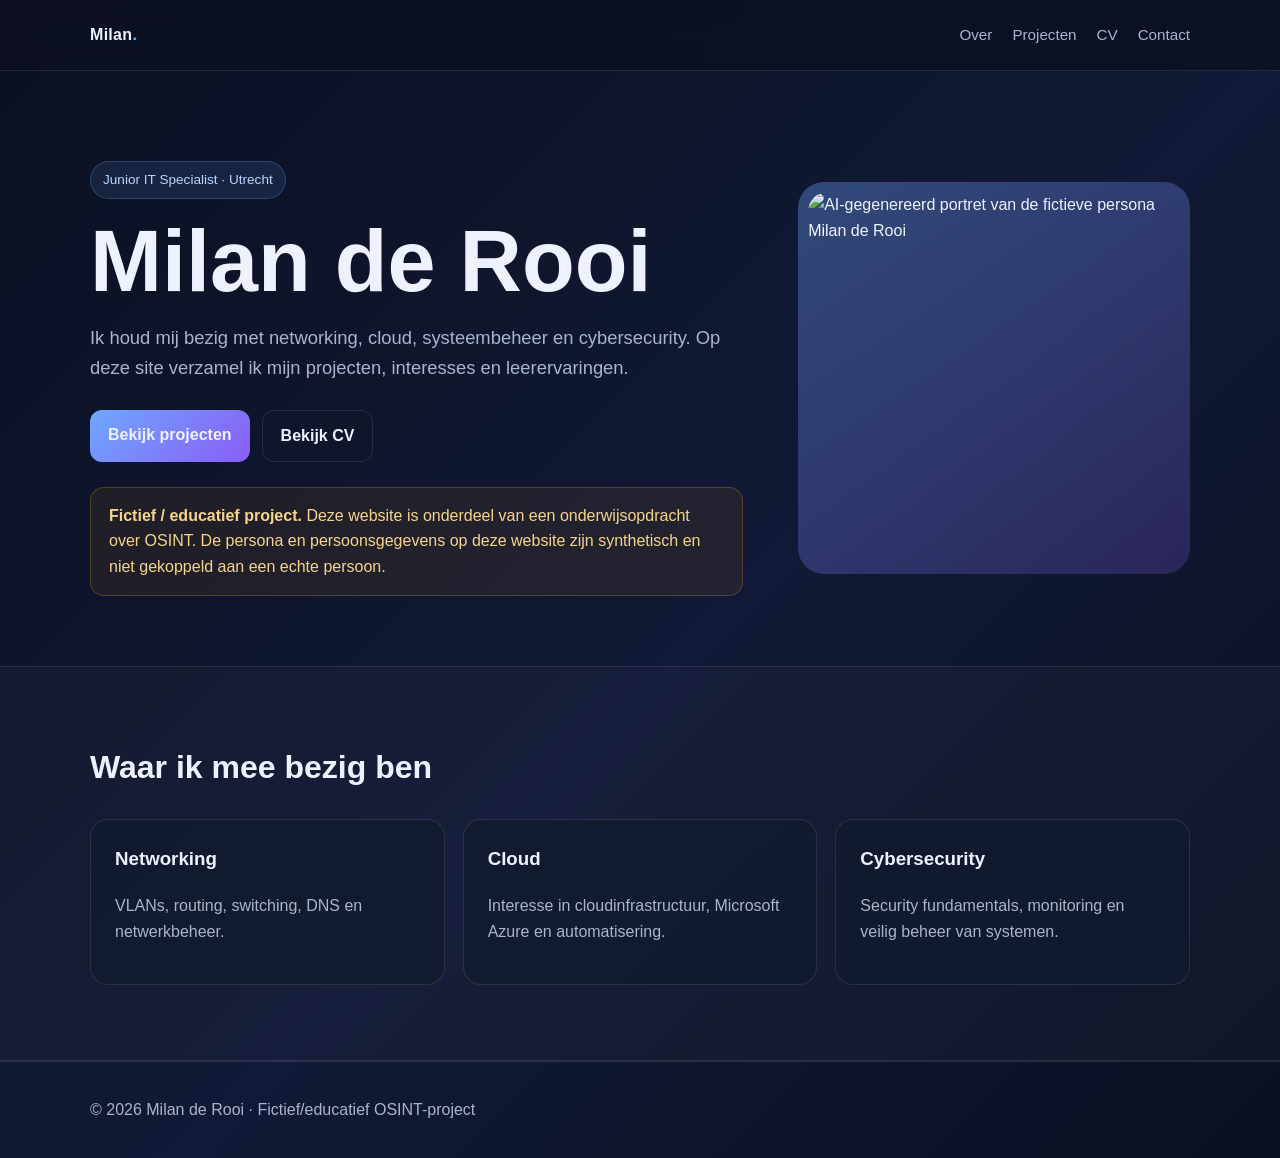
==== index.html @ f190f6a0 "Add files via upload" ====
<!doctype html>
<html lang="nl">
<head>
<meta charset="utf-8">
<meta name="viewport" content="width=device-width, initial-scale=1">
<title>Milan de Rooi | Junior IT Specialist</title>
<meta name="description" content="Fictieve portfolio van Milan de Rooi, Junior IT Specialist uit Utrecht.">
<meta property="og:title" content="Milan de Rooi | Junior IT Specialist">
<meta property="og:description" content="Fictieve educatieve portfolio voor een OSINT-project.">
<meta property="og:type" content="profile">
<link rel="stylesheet" href="style.css">
<script type="application/ld+json">
{
  "@context":"https://schema.org",
  "@type":"Person",
  "name":"Milan de Rooi",
  "jobTitle":"Junior IT Specialist",
  "address":{"@type":"PostalAddress","addressLocality":"Utrecht","addressCountry":"NL"},
  "url":"https://milanderooi.github.io/"
}
</script>
</head>
<body>
<nav><div class="container nav-inner">
<a class="logo" href="index.html">Milan<span>.</span></a>
<div class="nav-links">
<a href="over.html">Over</a><a href="projecten.html">Projecten</a><a href="cv.html">CV</a><a href="contact.html">Contact</a>
</div></div></nav>
<main>
<section class="hero"><div class="container hero-grid">
<div>
<span class="badge">Junior IT Specialist · Utrecht</span>
<h1>Milan de Rooi</h1>
<p class="lead">Ik houd mij bezig met networking, cloud, systeembeheer en cybersecurity. Op deze site verzamel ik mijn projecten, interesses en leerervaringen.</p>
<div class="buttons">
<a class="btn" href="projecten.html">Bekijk projecten</a>
<a class="btn secondary" href="cv.html">Bekijk CV</a>
</div>
<div class="disclaimer"><strong>Fictief / educatief project.</strong> Deze website is onderdeel van een onderwijsopdracht over OSINT. De persona en persoonsgegevens op deze website zijn synthetisch en niet gekoppeld aan een echte persoon.</div>
</div>
<div class="photo-wrap"><img src="images/milan-de-rooi.png" alt="AI-gegenereerd portret van de fictieve persona Milan de Rooi"></div>
</div></section>
<section class="section-muted"><div class="container">
<h2>Waar ik mee bezig ben</h2>
<div class="grid-3">
<div class="card"><h3>Networking</h3><p class="muted">VLANs, routing, switching, DNS en netwerkbeheer.</p></div>
<div class="card"><h3>Cloud</h3><p class="muted">Interesse in cloudinfrastructuur, Microsoft Azure en automatisering.</p></div>
<div class="card"><h3>Cybersecurity</h3><p class="muted">Security fundamentals, monitoring en veilig beheer van systemen.</p></div>
</div></div></section>
</main>
<footer><div class="container">© 2026 Milan de Rooi · Fictief/educatief OSINT-project</div></footer>
</body></html>
---- style.css ----
:root {
  --bg: #0b1020;
  --card: #121a2e;
  --card2: #18223b;
  --text: #eef2ff;
  --muted: #aab4cc;
  --accent: #6ea8fe;
  --accent2: #8b5cf6;
  --border: rgba(255,255,255,.10);
}
* { box-sizing: border-box; }
html { scroll-behavior: smooth; }
body {
  margin: 0;
  font-family: Inter, Arial, sans-serif;
  background: linear-gradient(135deg, var(--bg), #111936 55%, #0b1020);
  color: var(--text);
  line-height: 1.6;
}
a { color: inherit; text-decoration: none; }
.container { width: min(1100px, 92%); margin: 0 auto; }
nav {
  position: sticky; top: 0; z-index: 20;
  backdrop-filter: blur(14px);
  background: rgba(11,16,32,.82);
  border-bottom: 1px solid var(--border);
}
.nav-inner {
  min-height: 70px; display: flex; align-items: center;
  justify-content: space-between; gap: 24px;
}
.logo { font-weight: 800; letter-spacing: .3px; }
.logo span { color: var(--accent); }
.nav-links { display: flex; gap: 20px; flex-wrap: wrap; }
.nav-links a { color: var(--muted); font-size: .95rem; }
.nav-links a:hover { color: var(--text); }
.hero { padding: 90px 0 70px; }
.hero-grid {
  display: grid; grid-template-columns: 1.25fr .75fr;
  gap: 55px; align-items: center;
}
.badge {
  display: inline-block; padding: 7px 12px; border-radius: 999px;
  background: rgba(110,168,254,.12); color: #b9d4ff;
  border: 1px solid rgba(110,168,254,.25); font-size: .85rem;
}
h1 { font-size: clamp(2.7rem, 7vw, 5.4rem); line-height: .98; margin: 20px 0; }
h2 { font-size: 2rem; margin-top: 0; }
.lead { font-size: 1.15rem; color: var(--muted); max-width: 650px; }
.buttons { display: flex; gap: 12px; flex-wrap: wrap; margin-top: 28px; }
.btn {
  display: inline-block; padding: 12px 18px; border-radius: 12px;
  background: linear-gradient(135deg, var(--accent), var(--accent2));
  font-weight: 700;
}
.btn.secondary { background: transparent; border: 1px solid var(--border); }
.photo-wrap {
  padding: 10px; border-radius: 26px;
  background: linear-gradient(145deg, rgba(110,168,254,.35), rgba(139,92,246,.22));
}
.photo-wrap img {
  width: 100%; display: block; border-radius: 20px;
  aspect-ratio: 1 / 1; object-fit: cover;
}
section { padding: 75px 0; }
.section-muted { background: rgba(255,255,255,.025); border-top: 1px solid var(--border); border-bottom: 1px solid var(--border); }
.grid-3 { display: grid; grid-template-columns: repeat(3,1fr); gap: 18px; }
.grid-2 { display: grid; grid-template-columns: repeat(2,1fr); gap: 18px; }
.card {
  background: rgba(18,26,46,.82); border: 1px solid var(--border);
  border-radius: 18px; padding: 24px;
}
.card h3 { margin-top: 0; }
.muted { color: var(--muted); }
.tag {
  display: inline-block; margin: 4px 4px 0 0; padding: 5px 9px;
  border-radius: 999px; background: var(--card2); color: #cbd5e1;
  font-size: .82rem;
}
.timeline { border-left: 2px solid rgba(110,168,254,.35); padding-left: 22px; }
.timeline-item { position: relative; margin-bottom: 28px; }
.timeline-item::before {
  content: ""; position: absolute; left: -30px; top: 7px;
  width: 12px; height: 12px; border-radius: 50%;
  background: var(--accent); box-shadow: 0 0 0 5px rgba(110,168,254,.10);
}
footer { padding: 35px 0; border-top: 1px solid var(--border); color: var(--muted); }
.disclaimer {
  margin-top: 25px; padding: 15px 18px; border-radius: 14px;
  background: rgba(245,158,11,.08); border: 1px solid rgba(245,158,11,.25);
  color: #f6d58b;
}
@media (max-width: 800px) {
  .hero-grid, .grid-3, .grid-2 { grid-template-columns: 1fr; }
  .nav-inner { align-items: flex-start; padding: 15px 0; flex-direction: column; }
  .hero { padding-top: 55px; }
}
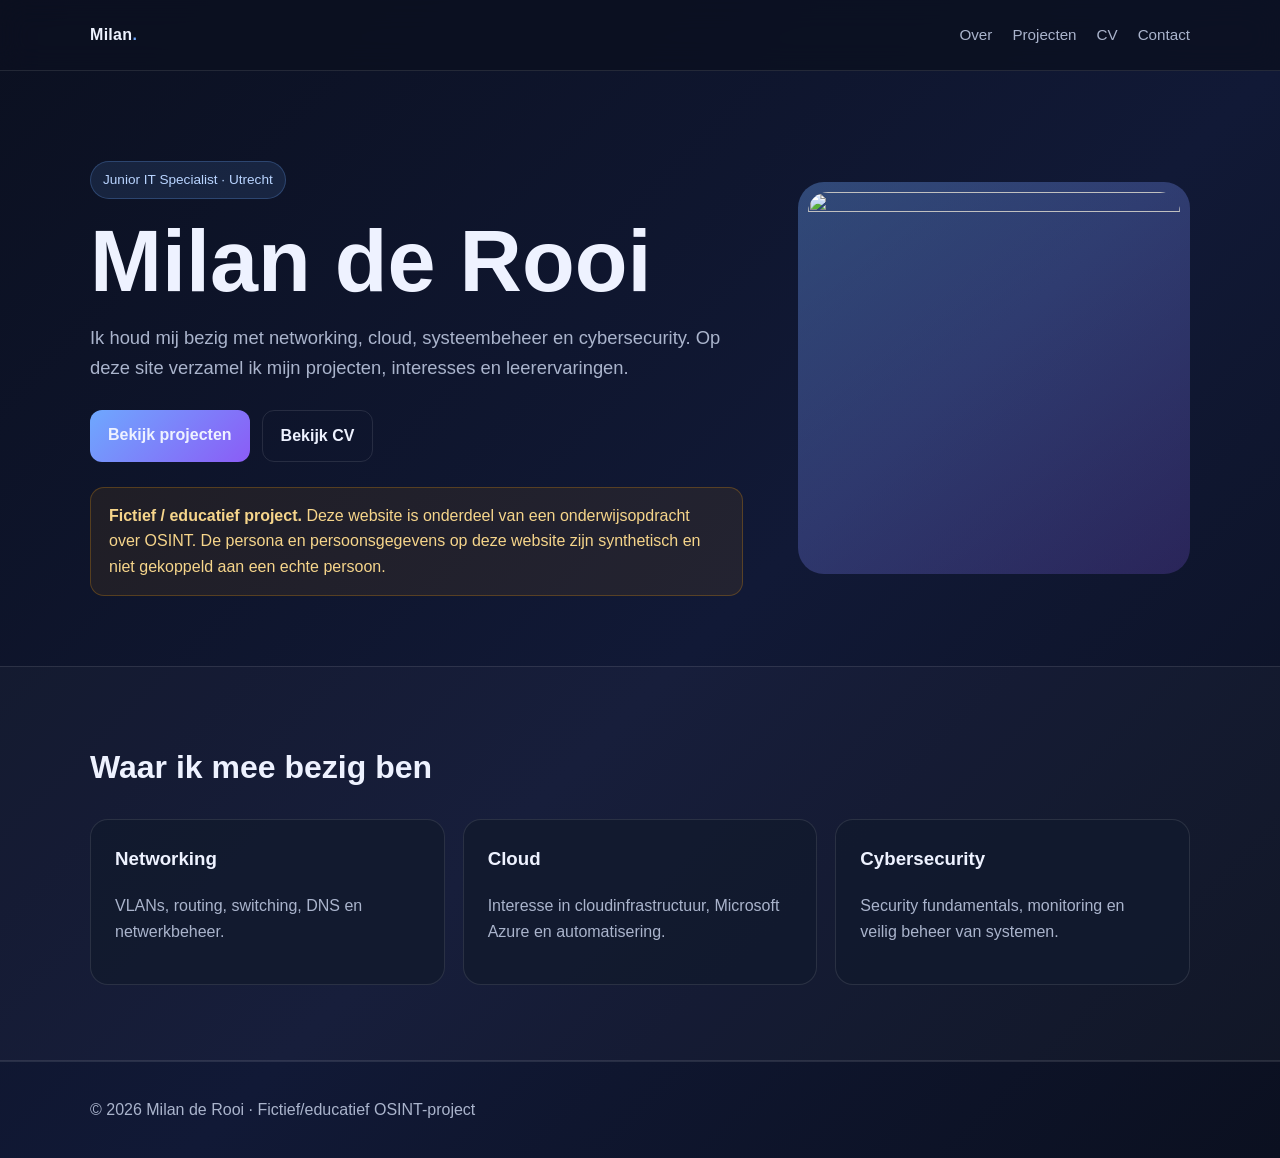
==== commit 2f1e929a: "Update index.html" ====
--- a/index.html
+++ b/index.html
@@ -38,7 +38,7 @@
 </div>
 <div class="disclaimer"><strong>Fictief / educatief project.</strong> Deze website is onderdeel van een onderwijsopdracht over OSINT. De persona en persoonsgegevens op deze website zijn synthetisch en niet gekoppeld aan een echte persoon.</div>
 </div>
-<div class="photo-wrap"><img src="images/milan-de-rooi.png" alt="AI-gegenereerd portret van de fictieve persona Milan de Rooi"></div>
+<div class="photo-wrap"><img src=""></div>
 </div></section>
 <section class="section-muted"><div class="container">
 <h2>Waar ik mee bezig ben</h2>
@@ -49,4 +49,4 @@
 </div></div></section>
 </main>
 <footer><div class="container">© 2026 Milan de Rooi · Fictief/educatief OSINT-project</div></footer>
-</body></html>+</body></html>
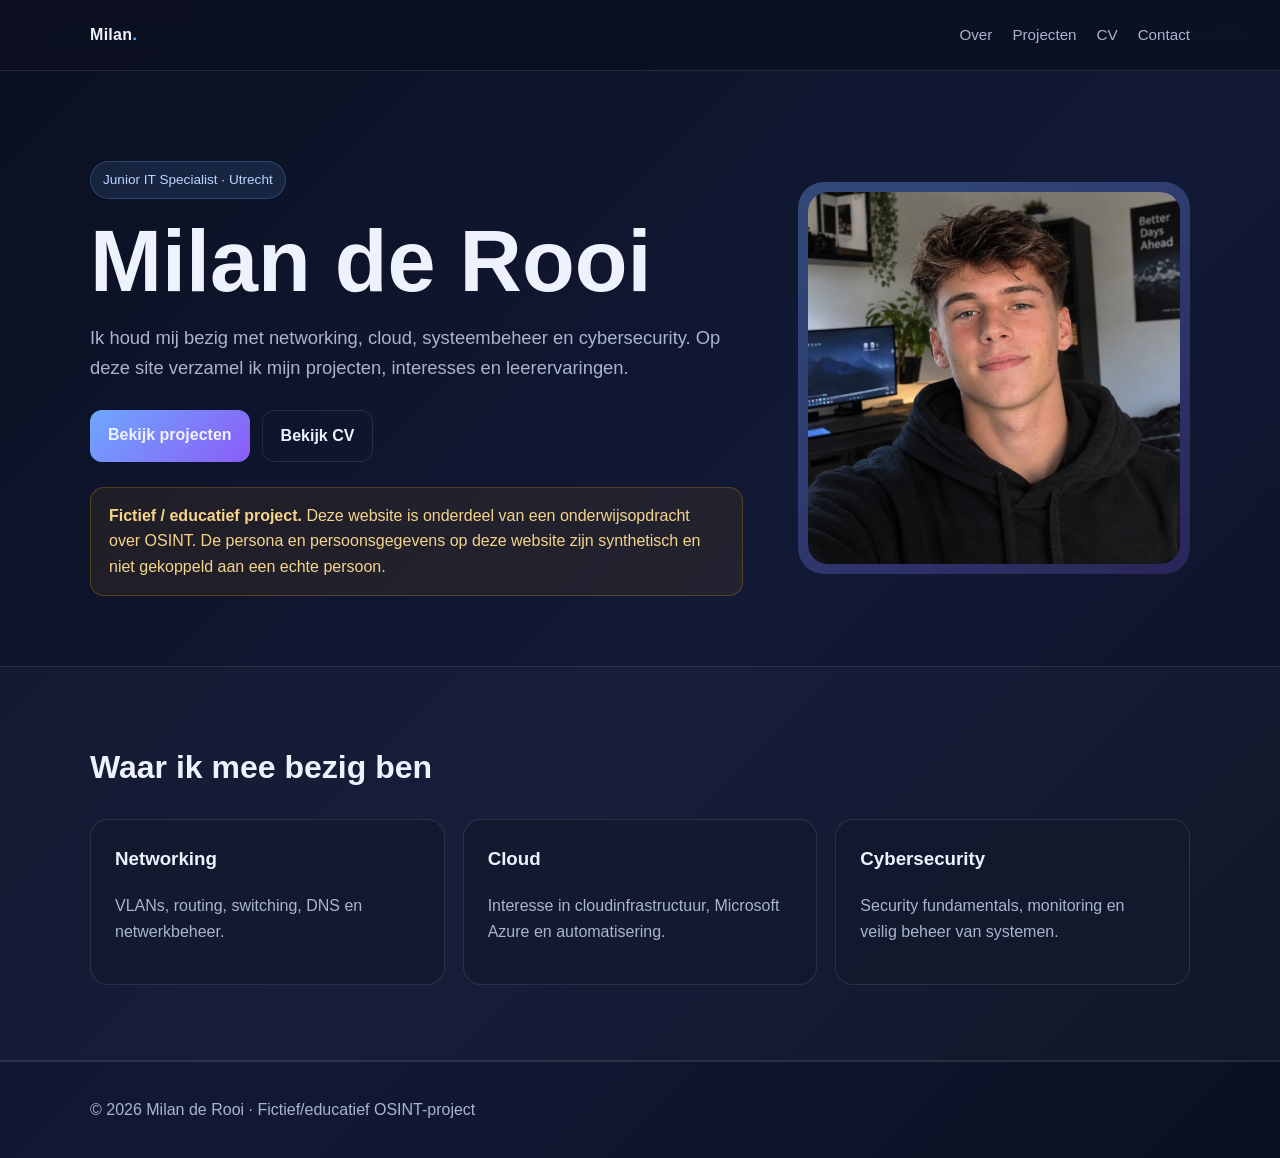
==== commit 82e91811: "Update index.html" ====
--- a/index.html
+++ b/index.html
@@ -38,7 +38,7 @@
 </div>
 <div class="disclaimer"><strong>Fictief / educatief project.</strong> Deze website is onderdeel van een onderwijsopdracht over OSINT. De persona en persoonsgegevens op deze website zijn synthetisch en niet gekoppeld aan een echte persoon.</div>
 </div>
-<div class="photo-wrap"><img src=""></div>
+<div class="photo-wrap"><img src="milan-de-rooi.png"></div>
 </div></section>
 <section class="section-muted"><div class="container">
 <h2>Waar ik mee bezig ben</h2>
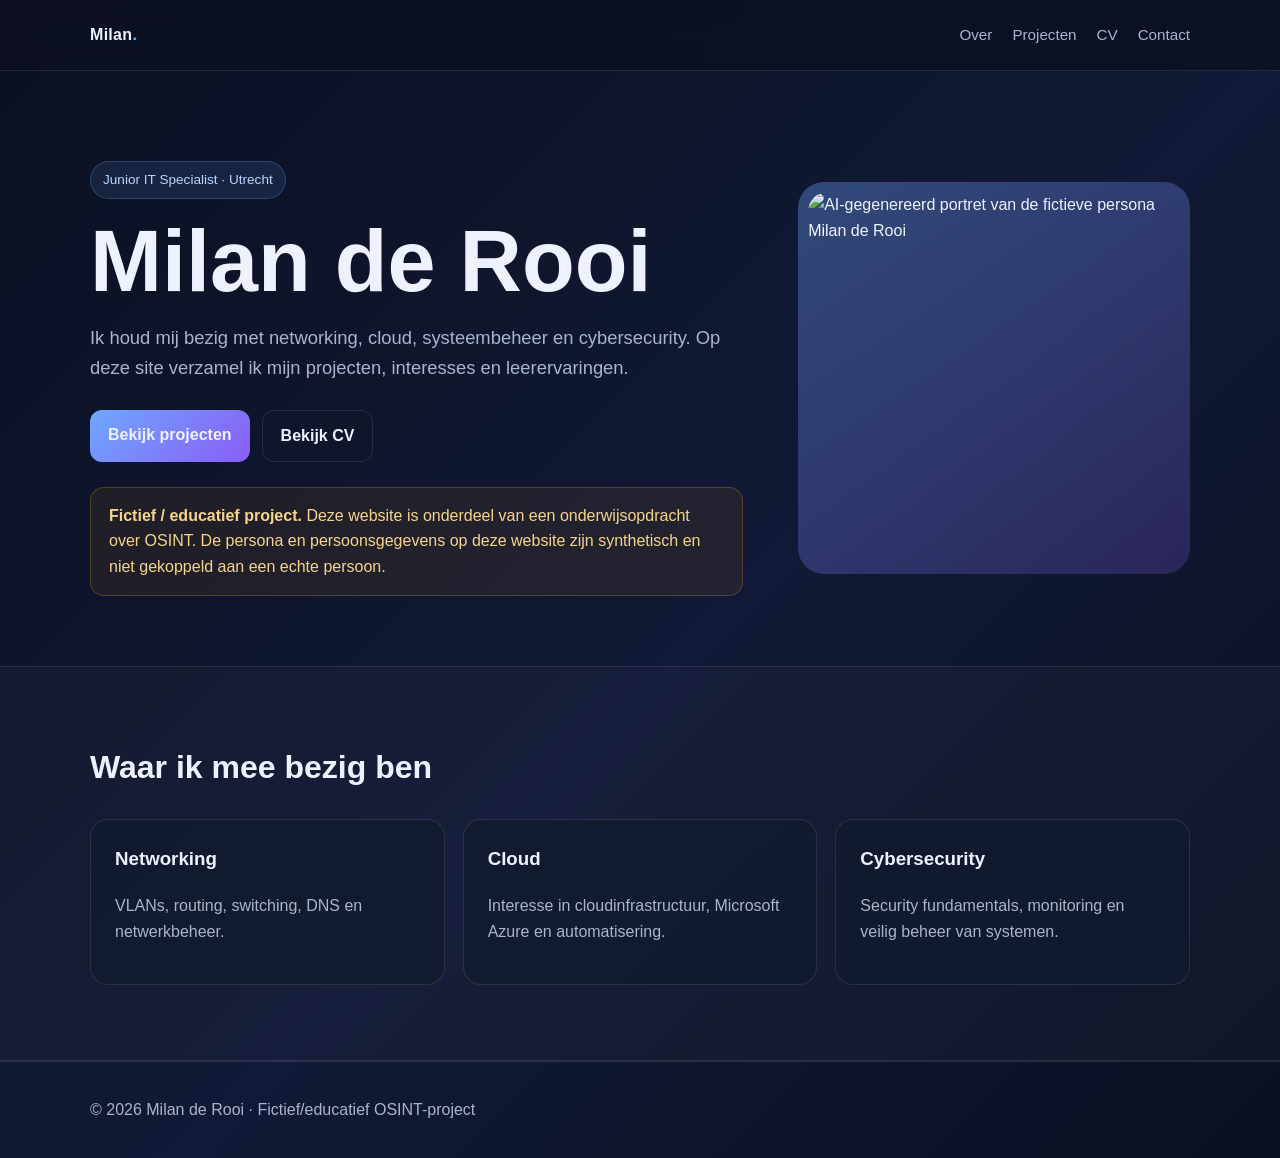
==== commit 788ae611: "Update index.html" ====
--- a/index.html
+++ b/index.html
@@ -38,7 +38,7 @@
 </div>
 <div class="disclaimer"><strong>Fictief / educatief project.</strong> Deze website is onderdeel van een onderwijsopdracht over OSINT. De persona en persoonsgegevens op deze website zijn synthetisch en niet gekoppeld aan een echte persoon.</div>
 </div>
-<div class="photo-wrap"><img src="milan-de-rooi.png"></div>
+<div class="photo-wrap"><img src="images/milan-de-rooi.png" alt="AI-gegenereerd portret van de fictieve persona Milan de Rooi"></div>
 </div></section>
 <section class="section-muted"><div class="container">
 <h2>Waar ik mee bezig ben</h2>
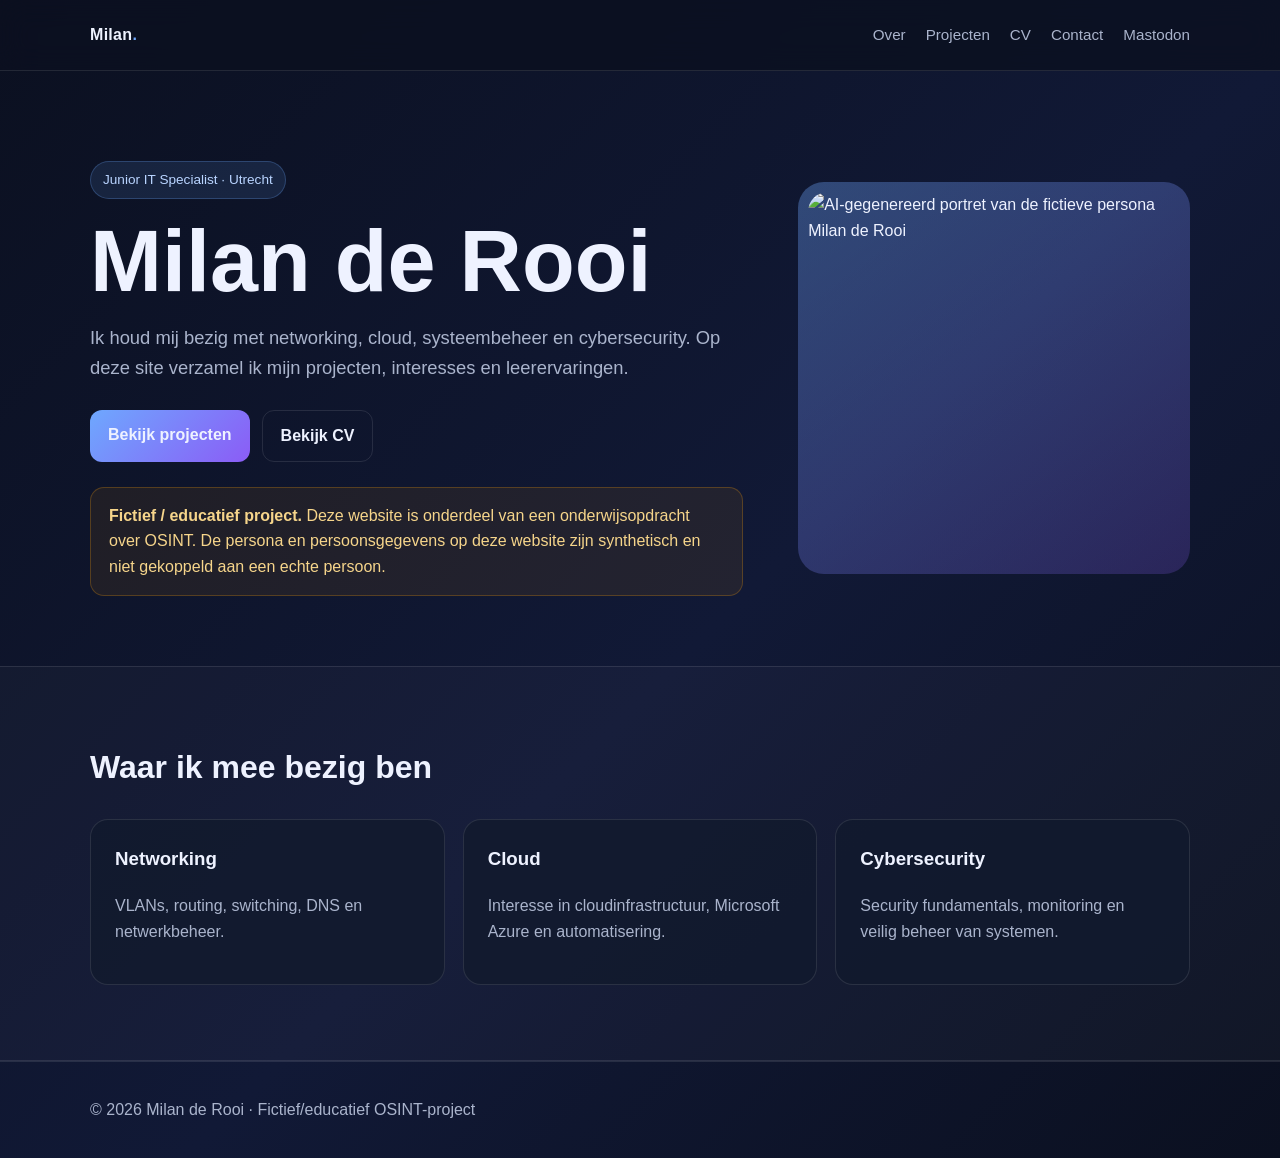
==== commit 77553213: "Update index.html" ====
--- a/index.html
+++ b/index.html
@@ -25,6 +25,7 @@
 <a class="logo" href="index.html">Milan<span>.</span></a>
 <div class="nav-links">
 <a href="over.html">Over</a><a href="projecten.html">Projecten</a><a href="cv.html">CV</a><a href="contact.html">Contact</a>
+  <a rel="me" href="https://mastodon.social/@milanderooi">Mastodon</a>
 </div></div></nav>
 <main>
 <section class="hero"><div class="container hero-grid">
